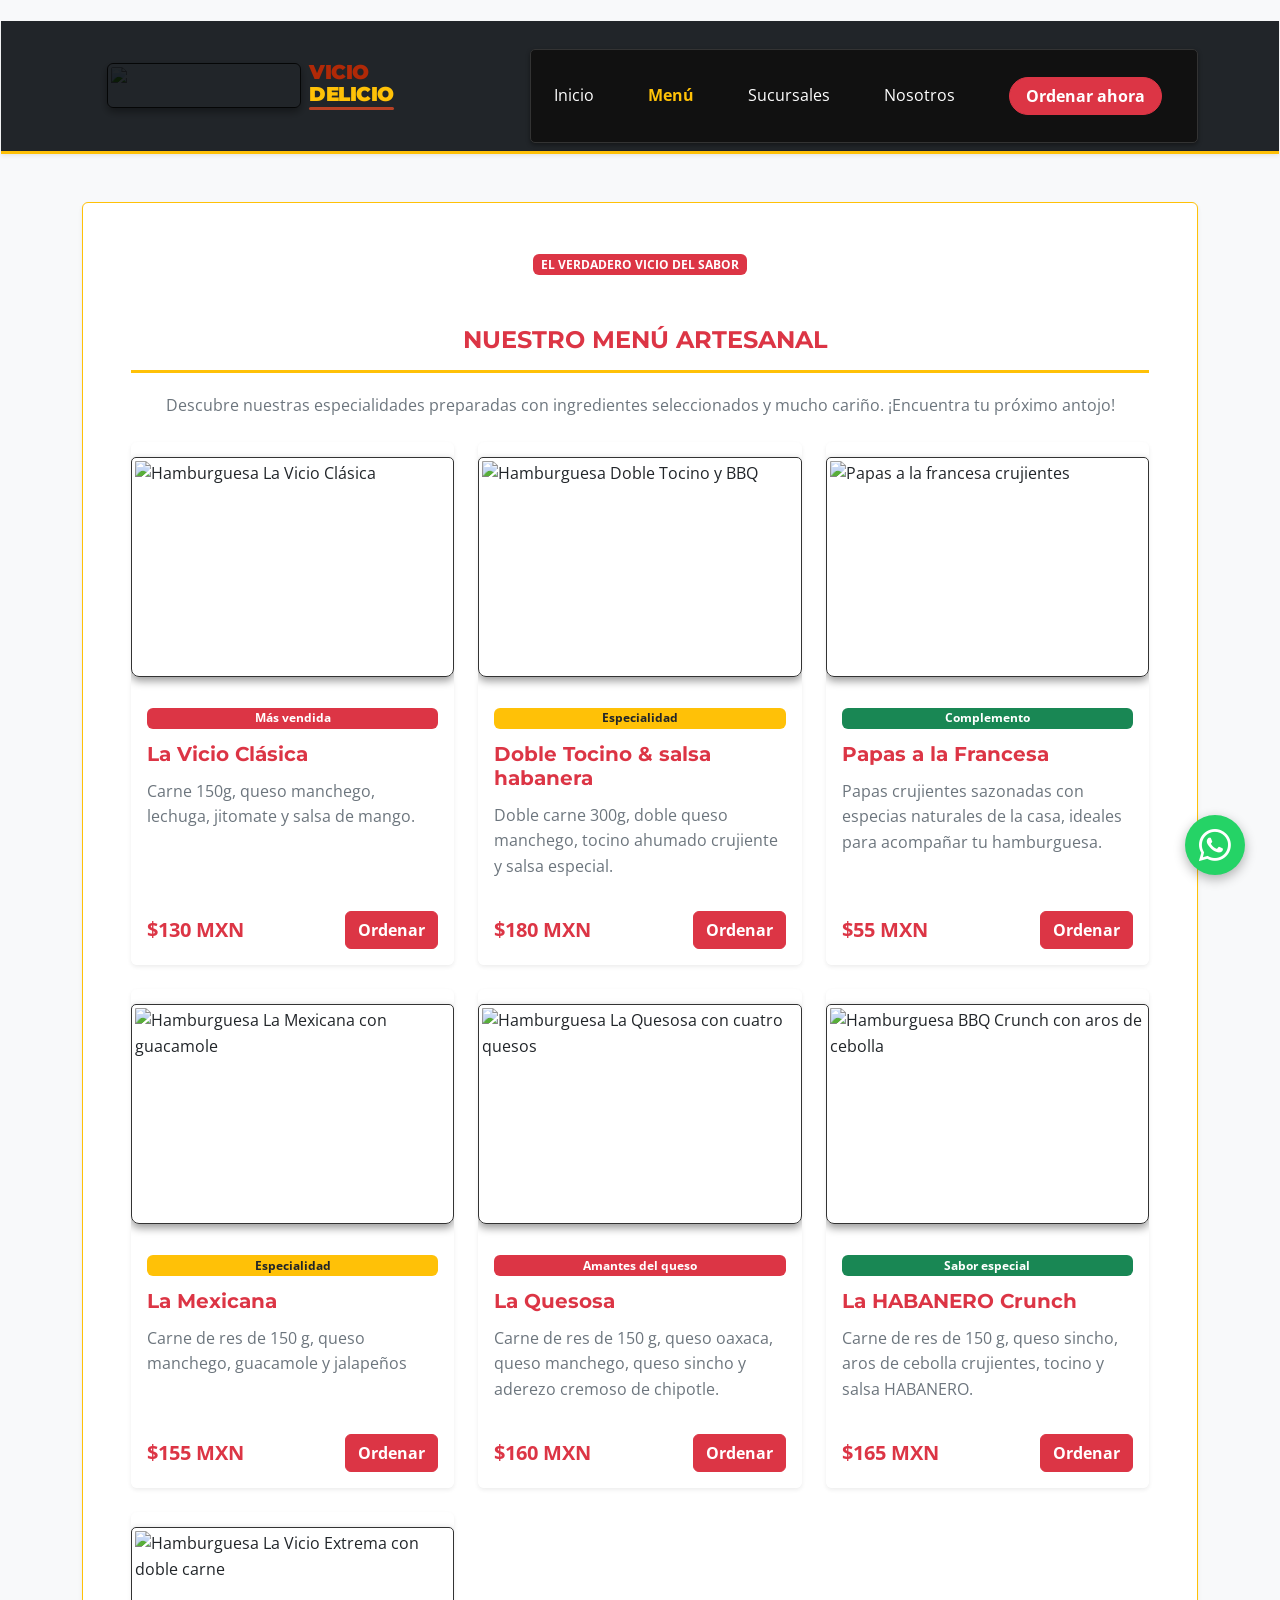
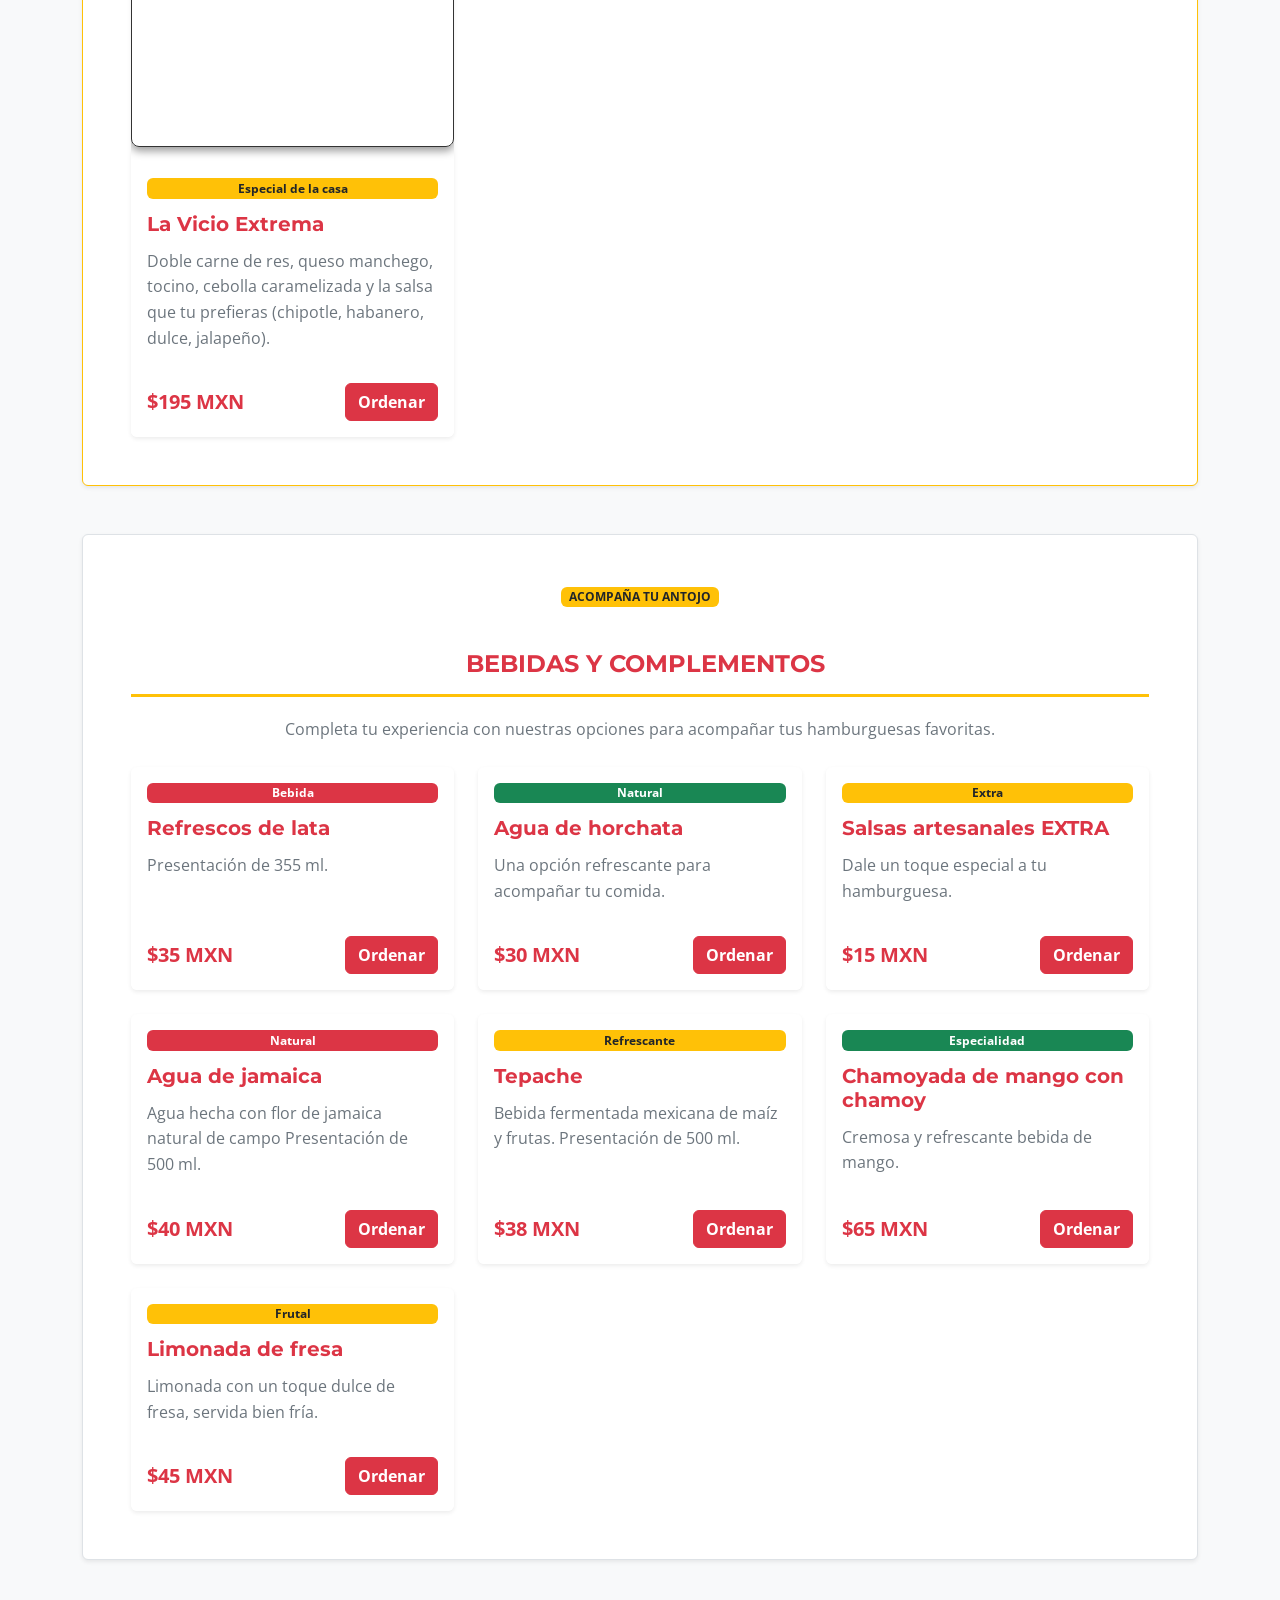
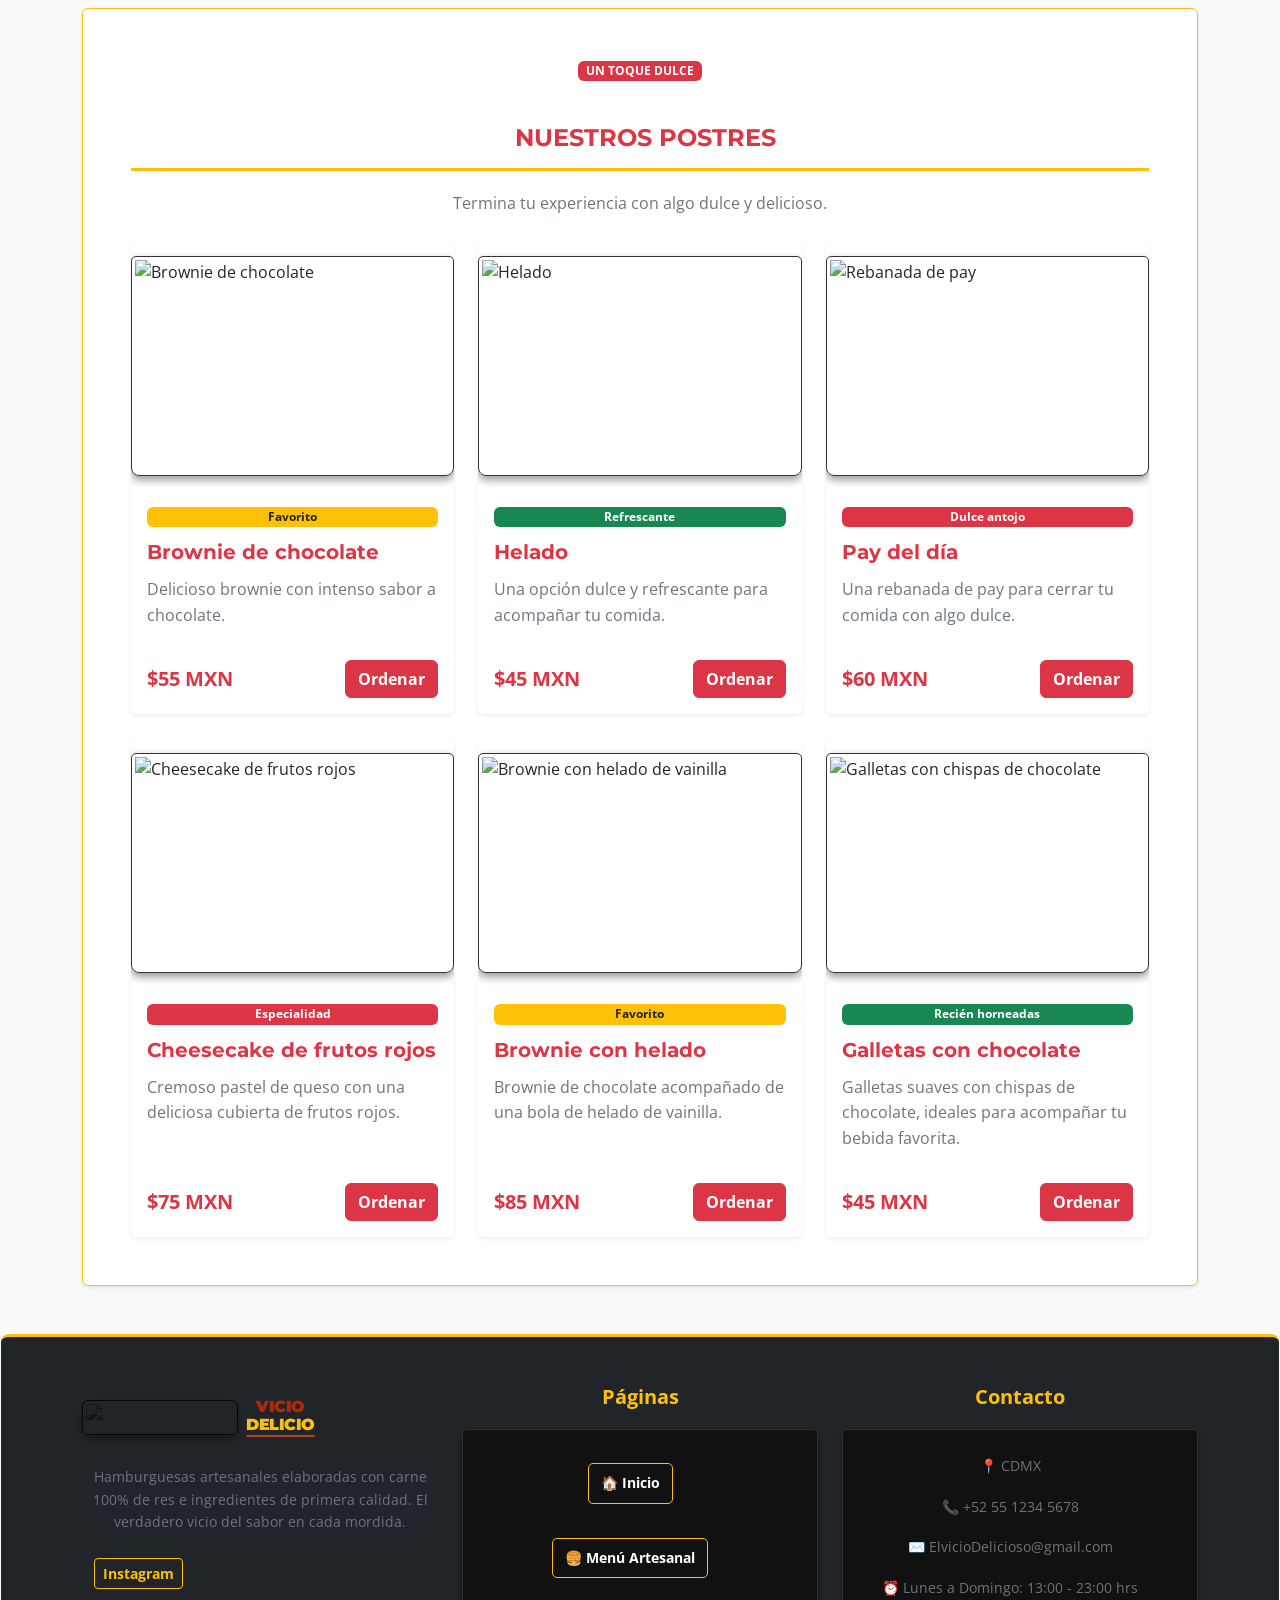
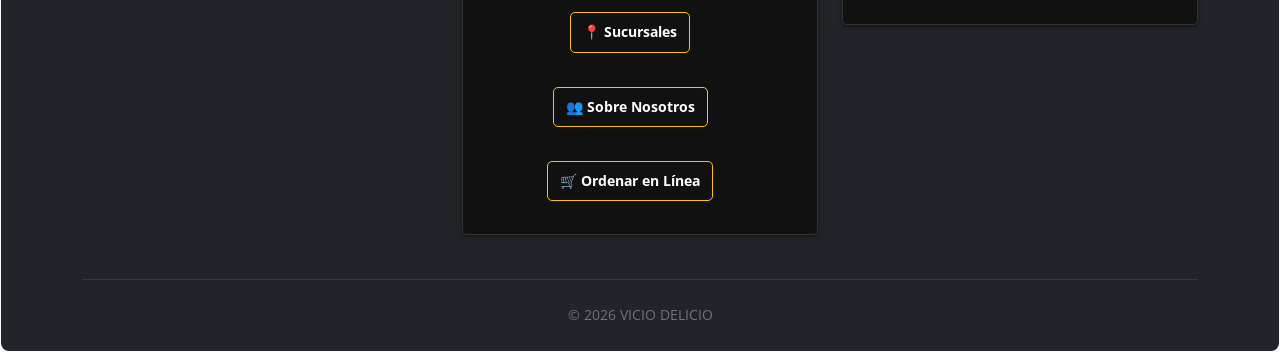
==== menu.html @ b78b5623 "Add files via upload" ====
<!DOCTYPE html>
<html lang="es">
<head>
    <meta charset="UTF-8">
    <meta name="viewport" content="width=device-width, initial-scale=1.0">
    <title>VICIO DELICIO | Hamburguesas Artesanales</title>

    <!-- Google Fonts -->
    <link rel="preconnect" href="https://fonts.googleapis.com">
    <link rel="preconnect" href="https://fonts.gstatic.com" crossorigin>
    <link href="https://fonts.googleapis.com/css2?family=Montserrat:wght@700;800;900&family=Open+Sans:wght@400;600&display=swap" rel="stylesheet">

    <!-- CDN CSS de Bootstrap 5 -->
    <link href="https://cdn.jsdelivr.net/npm/bootstrap@5.3.0/dist/css/bootstrap.min.css" rel="stylesheet">

    <!-- Estilos personalizados -->
    <link rel="stylesheet" href="syles.css">
    
    <style>
        /* Estilos personalizados para imitar la tipografía y diseño del logo */
        .logo-img {
            height: 45px;
            width: auto;
            mix-blend-mode: multiply;
            filter: contrast(120%);
        }

        .logo-text-container {
            font-family: 'Montserrat', sans-serif;
            font-weight: 900;
            line-height: 1.1;
            letter-spacing: -0.5px;
            display: inline-flex;
            flex-direction: column;
            text-decoration: none;
        }

        .logo-vicio {
            color: #b02907;
            font-size: 1.25rem;
            text-transform: uppercase;
        }

        .logo-delicio {
            color: #FFC107;
            font-size: 1.25rem;
            text-transform: uppercase;
        }

        .logo-line {
            height: 3px;
            background-color: #b84124;
            width: 100%;
            margin-top: 2px;
            border-radius: 2px;
        }

        body {
            font-family: 'Open Sans', sans-serif;
        }

        h1, h2, h3 {
            font-family: 'Montserrat', sans-serif;
        }

        .producto-img {
            width: 100%;
            height: 220px;
            object-fit: cover;
            display: block;
        }

        .card {
            transition: transform 0.3s ease, box-shadow 0.3s ease;
            overflow: hidden;
        }

        .card:hover {
            transform: translateY(-5px);
            box-shadow: 0 8px 20px rgba(0, 0, 0, 0.15) !important;
        }

        .producto-card .card-body {
            display: flex;
            flex-direction: column;
        }

        .producto-card .card-footer {
            margin-top: auto;
        }

        .titulo-seccion {
            border-bottom: 3px solid #ffc107;
            padding-bottom: 15px;
        }

        @media (max-width: 576px) {
            .producto-img {
                height: 200px;
            }
        }
    </style>

  <!-- CDN de Bootstrap Icons (Necesario para que aparezca el ícono de Whatsapp) -->
    <link rel="stylesheet" href="https://cdn.jsdelivr.net/npm/bootstrap-icons@1.10.5/font/bootstrap-icons.css">
</head>
<body class="bg-light">

    <!-- 1. NAVBAR DE BOOTSTRAP -->
    <nav class="navbar navbar-expand-lg navbar-dark bg-dark sticky-top border-bottom border-warning border-3 shadow-sm">
        <div class="container">
            <!-- LOGO E IMAGEN INTEGRADOS EN LA ESQUINA SUPERIOR IZQUIERDA -->
            <a class="navbar-brand d-flex align-items-center gap-2" href="INDEX.html">
                <img src="imagenes/logosinletras.jpg" alt="Logo Vicio Delicio" class="logo-img rounded">
                <div class="logo-text-container">
                    <span class="logo-vicio">VICIO</span>
                    <span class="logo-delicio">DELICIO</span>
                    <div class="logo-line"></div>
                </div>
            </a>
            
            <!-- Botón para Offcanvas en pantallas pequeñas / móviles -->
            <button class="navbar-toggler border-0" type="button" data-bs-toggle="offcanvas" data-bs-target="#offcanvasNavbar" aria-controls="offcanvasNavbar">
                <span class="navbar-toggler-icon"></span>
            </button>

            <!-- Menú normal en desktop -->
            <div class="collapse navbar-collapse d-none d-lg-flex" id="navbarNav">
                <ul class="navbar-nav ms-auto align-items-center gap-2">
                    <li class="nav-item">
                        <a class="nav-link text-white" href="INDEX.html">Inicio</a>
                    </li>
                    <li class="nav-item">
                        <a class="nav-link active fw-bold text-warning" href="menu.html">Menú</a>
                    </li>
                    <li class="nav-item">
                        <a class="nav-link text-white" href="sucursales.html">Sucursales</a>
                    </li>
                    <li class="nav-item">
                        <a class="nav-link text-white" href="nosotros.html">Nosotros</a>
                    </li>
                    <li class="nav-item ms-2">
                        <a class="btn btn-danger text-white fw-bold px-3 rounded-pill" href="ordena.html">Ordenar ahora</a>
                    </li>
                </ul>
            </div>
        </div>
    </nav>

    <!-- 3. OFFCANVAS (Menú lateral deslizable para móviles) -->
    <div class="offcanvas offcanvas-end bg-dark text-white" tabindex="-1" id="offcanvasNavbar" aria-labelledby="offcanvasNavbarLabel">
        <div class="offcanvas-header border-bottom border-secondary">
            <h5 class="offcanvas-title d-flex align-items-center gap-2 mb-0" id="offcanvasNavbarLabel">
                <img src="logonuevo_2.jpg" alt="Logo Vicio Delicio" class="logo-img rounded" style="height: 35px;">
                <div class="logo-text-container" style="font-size: 0.9rem;">
                    <span class="logo-vicio" style="font-size: 1rem;">VICIO</span>
                    <span class="logo-delicio" style="font-size: 1rem;">DELICIO</span>
                    <div class="logo-line" style="height: 2px;"></div>
                </div>
            </h5>
            <button type="button" class="btn-close btn-close-white" data-bs-dismiss="offcanvas" aria-label="Close"></button>
        </div>
        <div class="offcanvas-body">
            <ul class="navbar-nav justify-content-end flex-grow-1 pe-3 gap-3">
                <li class="nav-item">
                    <a class="nav-link active text-warning fw-bold fs-5" href="INDEX.html">🏠 Inicio</a>
                </li>
                <li class="nav-item">
                    <a class="nav-link text-white fs-5" href="menu.html">🍔 Menú</a>
                </li>
                <li class="nav-item">
                    <a class="nav-link text-white fs-5" href="sucursales.html">📍 Sucursales</a>
                </li>
                <li class="nav-item">
                    <a class="nav-link text-white fs-5" href="nosotros.html">👥 Nosotros</a>
                </li>
                <li class="nav-item mt-3">
                    <a class="btn btn-danger text-white fw-bold w-100 py-2 rounded-pill fs-5" href="ordena.html">🛒 Ordenar ahora</a>
                </li>
            </ul>
        </div>
    </div>

    <!-- CONTENIDO PRINCIPAL -->
    <main class="container my-5">

        <!-- ===================================== -->
        <!-- SECCIÓN 1: HAMBURGUESAS Y COMPLEMENTOS -->
        <!-- ===================================== -->
        <section class="bg-white text-dark p-4 p-md-5 rounded shadow-sm border border-warning mb-5">
            <div class="text-center mb-4">
                <span class="badge bg-danger mb-3">EL VERDADERO VICIO DEL SABOR</span>
                <h2 class="text-danger fw-bold titulo-seccion">
                    NUESTRO MENÚ ARTESANAL
                </h2>
                <p class="text-secondary mt-3">
                    Descubre nuestras especialidades preparadas con ingredientes
                    seleccionados y mucho cariño. ¡Encuentra tu próximo antojo!
                </p>
            </div>

            <div class="row g-4">
                <!-- HAMBURGUESA 1 -->
                <div class="col-12 col-md-6 col-lg-4">
                    <div class="card producto-card h-100 shadow-sm border-0">
                        <img src="imagenes/vicio-clásica.jpg" class="card-img-top producto-img" alt="Hamburguesa La Vicio Clásica" loading="lazy">
                        <div class="card-body">
                            <span class="badge bg-danger mb-2">Más vendida</span>
                            <h3 class="card-title h5 fw-bold text-danger">La Vicio Clásica</h3>
                            <p class="card-text text-secondary">
                                Carne 150g, queso manchego, lechuga, jitomate y salsa de mango.
                            </p>
                        </div>
                        <div class="card-footer bg-white border-0 p-3">
                            <div class="d-flex justify-content-between align-items-center gap-2">
                                <span class="fw-bold text-danger fs-5">$130 MXN</span>
                                <button onclick="agregarAlCarrito('La Vicio Clásica', 130)" class="btn btn-danger fw-bold">Ordenar</button>
                            </div>
                        </div>
                    </div>
                </div>

                <!-- HAMBURGUESA 2 -->
                <div class="col-12 col-md-6 col-lg-4">
                    <div class="card producto-card h-100 shadow-sm border-0">
                        <img src="imagenes/Imagen1.jpeg" class="card-img-top producto-img" alt="Hamburguesa Doble Tocino y BBQ" loading="lazy">
                        <div class="card-body">
                            <span class="badge bg-warning text-dark mb-2">Especialidad</span>
                            <h3 class="card-title h5 fw-bold text-danger">Doble Tocino &amp; salsa habanera</h3>
                            <p class="card-text text-secondary">
                                Doble carne 300g, doble queso manchego, tocino ahumado crujiente y salsa especial.
                            </p>
                        </div>
                        <div class="card-footer bg-white border-0 p-3">
                            <div class="d-flex justify-content-between align-items-center gap-2">
                                <span class="fw-bold text-danger fs-5">$180 MXN</span>
                                <button onclick="agregarAlCarrito('Doble Tocino & BBQ', 180)" class="btn btn-danger fw-bold">Ordenar</button>
                            </div>
                        </div>
                    </div>
                </div>

                <!-- COMPLEMENTO: PAPAS -->
                <div class="col-12 col-md-6 col-lg-4">
                    <div class="card producto-card h-100 shadow-sm border-0">
                        <img src="imagenes/papas-francesas.jpg" class="card-img-top producto-img" alt="Papas a la francesa crujientes" loading="lazy">
                        <div class="card-body">
                            <span class="badge bg-success mb-2">Complemento</span>
                            <h3 class="card-title h5 fw-bold text-danger">Papas a la Francesa</h3>
                            <p class="card-text text-secondary">
                                Papas crujientes sazonadas con especias naturales
                                de la casa, ideales para acompañar tu hamburguesa.
                            </p>
                        </div>
                        <div class="card-footer bg-white border-0 p-3">
                            <div class="d-flex justify-content-between align-items-center gap-2">
                                <span class="fw-bold text-danger fs-5">$55 MXN</span>
                                <button onclick="agregarAlCarrito('Papas a la Francesa', 55)" class="btn btn-danger fw-bold">Ordenar</button>
                            </div>
                        </div>
                    </div>
                </div>

                <!-- HAMBURGUESA 3 -->
                <div class="col-12 col-md-6 col-lg-4">
                    <div class="card producto-card h-100 shadow-sm border-0">
                        <img src="imagenes/la-mexicana.jpg" class="card-img-top producto-img" alt="Hamburguesa La Mexicana con guacamole" loading="lazy">
                        <div class="card-body">
                            <span class="badge bg-warning text-dark mb-2">Especialidad</span>
                            <h3 class="card-title h5 fw-bold text-danger">La Mexicana</h3>
                            <p class="card-text text-secondary">
                                Carne de res de 150 g, queso manchego, guacamole y 
                                jalapeños
                            </p>
                        </div>
                        <div class="card-footer bg-white border-0 p-3">
                            <div class="d-flex justify-content-between align-items-center gap-2">
                                <span class="fw-bold text-danger fs-5">$155 MXN</span>
                                <button onclick="agregarAlCarrito('La Mexicana', 155)" class="btn btn-danger fw-bold">Ordenar</button>
                            </div>
                        </div>
                    </div>
                </div>

                <!-- HAMBURGUESA 4 -->
                <div class="col-12 col-md-6 col-lg-4">
                    <div class="card producto-card h-100 shadow-sm border-0">
                        <img src="imagenes/la-quesosa.jpg" class="card-img-top producto-img" alt="Hamburguesa La Quesosa con cuatro quesos" loading="lazy">
                        <div class="card-body">
                            <span class="badge bg-danger mb-2">Amantes del queso</span>
                            <h3 class="card-title h5 fw-bold text-danger">La Quesosa</h3>
                            <p class="card-text text-secondary">
                                Carne de res de 150 g, queso oaxaca, queso manchego,
                                queso sincho y aderezo cremoso de chipotle.
                            </p>
                        </div>
                        <div class="card-footer bg-white border-0 p-3">
                            <div class="d-flex justify-content-between align-items-center gap-2">
                                <span class="fw-bold text-danger fs-5">$160 MXN</span>
                                <button onclick="agregarAlCarrito('La Quesosa', 160)" class="btn btn-danger fw-bold">Ordenar</button>
                            </div>
                        </div>
                    </div>
                </div>

                <!-- HAMBURGUESA 5 -->
                <div class="col-12 col-md-6 col-lg-4">
                    <div class="card producto-card h-100 shadow-sm border-0">
                        <img src="imagenes/bbq-crunch.jpg" class="card-img-top producto-img" alt="Hamburguesa BBQ Crunch con aros de cebolla" loading="lazy">
                        <div class="card-body">
                            <span class="badge bg-success mb-2">Sabor especial</span>
                            <h3 class="card-title h5 fw-bold text-danger">La HABANERO Crunch</h3>
                            <p class="card-text text-secondary">
                                Carne de res de 150 g, queso sincho, aros de
                                cebolla crujientes, tocino y salsa HABANERO.
                            </p>
                        </div>
                        <div class="card-footer bg-white border-0 p-3">
                            <div class="d-flex justify-content-between align-items-center gap-2">
                                <span class="fw-bold text-danger fs-5">$165 MXN</span>
                                <button onclick="agregarAlCarrito('La BBQ Crunch', 165)" class="btn btn-danger fw-bold">Ordenar</button>
                            </div>
                        </div>
                    </div>
                </div>

                <!-- HAMBURGUESA 6 -->
                <div class="col-12 col-md-6 col-lg-4">
                    <div class="card producto-card h-100 shadow-sm border-0">
                        <img src="imagenes/vicio-extrema.jpg" class="card-img-top producto-img" alt="Hamburguesa La Vicio Extrema con doble carne" loading="lazy">
                        <div class="card-body">
                            <span class="badge bg-warning text-dark mb-2">Especial de la casa</span>
                            <h3 class="card-title h5 fw-bold text-danger">La Vicio Extrema</h3>
                            <p class="card-text text-secondary">
                                Doble carne de res, queso manchego, tocino,
                                cebolla caramelizada y la salsa que tu prefieras (chipotle, habanero, dulce, jalapeño).
                            </p>
                        </div>
                        <div class="card-footer bg-white border-0 p-3">
                            <div class="d-flex justify-content-between align-items-center gap-2">
                                <span class="fw-bold text-danger fs-5">$195 MXN</span>
                                <button onclick="agregarAlCarrito('La Vicio Extrema', 195)" class="btn btn-danger fw-bold">Ordenar</button>
                            </div>
                        </div>
                    </div>
                </div>
            </div>
        </section>

        <!-- ===================================== -->
        <!-- SECCIÓN 2: BEBIDAS Y COMPLEMENTOS -->
        <!-- ===================================== -->
        <section class="bg-white text-dark p-4 p-md-5 rounded shadow-sm border mb-5">
            <div class="text-center mb-4">
                <span class="badge bg-warning text-dark mb-2">ACOMPAÑA TU ANTOJO</span>
                <h2 class="text-danger fw-bold titulo-seccion">
                    BEBIDAS Y COMPLEMENTOS
                </h2>
                <p class="text-secondary mt-3">
                    Completa tu experiencia con nuestras opciones para acompañar
                    tus hamburguesas favoritas.
                </p>
            </div>

            <div class="row g-4">
                <!-- BEBIDA 1 -->
                <div class="col-12 col-md-6 col-lg-4">
                    <div class="card producto-card h-100 shadow-sm border-0">
                        <div class="card-body">
                            <span class="badge bg-danger mb-2">Bebida</span>
                            <h3 class="card-title h5 fw-bold text-danger">Refrescos de lata</h3>
                            <p class="card-text text-secondary">Presentación de 355 ml.</p>
                        </div>
                        <div class="card-footer bg-white border-0 p-3">
                            <div class="d-flex justify-content-between align-items-center gap-2">
                                <span class="fw-bold text-danger fs-5">$35 MXN</span>
                                <button onclick="agregarAlCarrito('Refrescos de lata', 35)" class="btn btn-danger fw-bold">Ordenar</button>
                            </div>
                        </div>
                    </div>
                </div>

                <!-- BEBIDA 2 -->
                <div class="col-12 col-md-6 col-lg-4">
                    <div class="card producto-card h-100 shadow-sm border-0">
                        <div class="card-body">
                            <span class="badge bg-success mb-2">Natural</span>
                            <h3 class="card-title h5 fw-bold text-danger">Agua de horchata</h3>
                            <p class="card-text text-secondary">
                                Una opción refrescante para acompañar tu comida.
                            </p>
                        </div>
                        <div class="card-footer bg-white border-0 p-3">
                            <div class="d-flex justify-content-between align-items-center gap-2">
                                <span class="fw-bold text-danger fs-5">$30 MXN</span>
                                <button onclick="agregarAlCarrito('Agua de horchata', 30)" class="btn btn-danger fw-bold">Ordenar</button>
                            </div>
                        </div>
                    </div>
                </div>

                <!-- COMPLEMENTO 2 -->
                <div class="col-12 col-md-6 col-lg-4">
                    <div class="card producto-card h-100 shadow-sm border-0">
                        <div class="card-body">
                            <span class="badge bg-warning text-dark mb-2">Extra</span>
                            <h3 class="card-title h5 fw-bold text-danger">Salsas artesanales EXTRA</h3>
                            <p class="card-text text-secondary">
                                Dale un toque especial a tu hamburguesa.
                            </p>
                        </div>
                        <div class="card-footer bg-white border-0 p-3">
                            <div class="d-flex justify-content-between align-items-center gap-2">
                                <span class="fw-bold text-danger fs-5">$15 MXN</span>
                                <button onclick="agregarAlCarrito('Salsas artesanales', 15)" class="btn btn-danger fw-bold">Ordenar</button>
                            </div>
                        </div>
                    </div>
                </div>

                <!-- BEBIDA 3 -->
                <div class="col-12 col-md-6 col-lg-4">
                    <div class="card producto-card h-100 shadow-sm border-0">
                        <div class="card-body">
                            <span class="badge bg-danger mb-2">Natural</span>
                            <h3 class="card-title h5 fw-bold text-danger">Agua de jamaica</h3>
                            <p class="card-text text-secondary">
                                Agua hecha con flor de jamaica natural de campo
                                Presentación de 500 ml.
                            </p>
                        </div>
                        <div class="card-footer bg-white border-0 p-3">
                            <div class="d-flex justify-content-between align-items-center gap-2">
                                <span class="fw-bold text-danger fs-5">$40 MXN</span>
                                <button onclick="agregarAlCarrito('Agua de jamaica', 40)" class="btn btn-danger fw-bold">Ordenar</button>
                            </div>
                        </div>
                    </div>
                </div>

                <!-- BEBIDA 4 -->
                <div class="col-12 col-md-6 col-lg-4">
                    <div class="card producto-card h-100 shadow-sm border-0">
                        <div class="card-body">
                            <span class="badge bg-warning text-dark mb-2">Refrescante</span>
                            <h3 class="card-title h5 fw-bold text-danger">Tepache</h3>
                            <p class="card-text text-secondary">
                                 Bebida fermentada mexicana de maíz y frutas.
                                Presentación de 500 ml.
                            </p>
                        </div>
                        <div class="card-footer bg-white border-0 p-3">
                            <div class="d-flex justify-content-between align-items-center gap-2">
                                <span class="fw-bold text-danger fs-5">$38 MXN</span>
                                <button onclick="agregarAlCarrito('Tepache', 38)" class="btn btn-danger fw-bold">Ordenar</button>
                            </div>
                        </div>
                    </div>
                </div>

                <!-- BEBIDA 5 -->
                <div class="col-12 col-md-6 col-lg-4">
                    <div class="card producto-card h-100 shadow-sm border-0">
                        <div class="card-body">
                            <span class="badge bg-success mb-2">Especialidad</span>
                            <h3 class="card-title h5 fw-bold text-danger">Chamoyada de mango con chamoy</h3>
                            <p class="card-text text-secondary">
                                Cremosa y refrescante bebida de mango.
                            </p>
                        </div>
                        <div class="card-footer bg-white border-0 p-3">
                            <div class="d-flex justify-content-between align-items-center gap-2">
                                <span class="fw-bold text-danger fs-5">$65 MXN</span>
                                <button onclick="agregarAlCarrito('Chamoyada de mango con chamoy', 65)" class="btn btn-danger fw-bold">Ordenar</button>
                            </div>
                        </div>
                    </div>
                </div>

                <!-- BEBIDA 6 -->
                <div class="col-12 col-md-6 col-lg-4">
                    <div class="card producto-card h-100 shadow-sm border-0">
                        <div class="card-body">
                            <span class="badge bg-warning text-dark mb-2">Frutal</span>
                            <h3 class="card-title h5 fw-bold text-danger">Limonada de fresa</h3>
                            <p class="card-text text-secondary">
                                Limonada con un toque dulce de fresa,
                                servida bien fría.
                            </p>
                        </div>
                        <div class="card-footer bg-white border-0 p-3">
                            <div class="d-flex justify-content-between align-items-center gap-2">
                                <span class="fw-bold text-danger fs-5">$45 MXN</span>
                                <button onclick="agregarAlCarrito('Limonada de fresa', 45)" class="btn btn-danger fw-bold">Ordenar</button>
                            </div>
                        </div>
                    </div>
                </div>
            </div>
        </section>

        <!-- ===================================== -->
        <!-- SECCIÓN 3: POSTRES -->
        <!-- ===================================== -->
        <section class="bg-white text-dark p-4 p-md-5 rounded shadow-sm border border-warning mb-5">
            <div class="text-center mb-4">
                <span class="badge bg-danger mb-2">UN TOQUE DULCE</span>
                <h2 class="text-danger fw-bold titulo-seccion">
                    NUESTROS POSTRES
                </h2>
                <p class="text-secondary mt-3">
                    Termina tu experiencia con algo dulce y delicioso.
                </p>
            </div>

            <div class="row g-4">
                <!-- POSTRE 1 -->
                <div class="col-12 col-md-6 col-lg-4">
                    <div class="card producto-card h-100 shadow-sm border-0">
                        <img src="imagenes/brownie.jpg" class="card-img-top producto-img" alt="Brownie de chocolate" loading="lazy">
                        <div class="card-body">
                            <span class="badge bg-warning text-dark mb-2">Favorito</span>
                            <h3 class="card-title h5 fw-bold text-danger">Brownie de chocolate</h3>
                            <p class="card-text text-secondary">
                                Delicioso brownie con intenso sabor a chocolate.
                            </p>
                        </div>
                        <div class="card-footer bg-white border-0 p-3">
                            <div class="d-flex justify-content-between align-items-center gap-2">
                                <span class="fw-bold text-danger fs-5">$55 MXN</span>
                                <button onclick="agregarAlCarrito('Brownie de chocolate', 55)" class="btn btn-danger fw-bold">Ordenar</button>
                            </div>
                        </div>
                    </div>
                </div>

                <!-- POSTRE 2 -->
                <div class="col-12 col-md-6 col-lg-4">
                    <div class="card producto-card h-100 shadow-sm border-0">
                        <img src="imagenes/helado.jpg" class="card-img-top producto-img" alt="Helado" loading="lazy">
                        <div class="card-body">
                            <span class="badge bg-success mb-2">Refrescante</span>
                            <h3 class="card-title h5 fw-bold text-danger">Helado</h3>
                            <p class="card-text text-secondary">
                                Una opción dulce y refrescante para acompañar tu comida.
                            </p>
                        </div>
                        <div class="card-footer bg-white border-0 p-3">
                            <div class="d-flex justify-content-between align-items-center gap-2">
                                <span class="fw-bold text-danger fs-5">$45 MXN</span>
                                <button onclick="agregarAlCarrito('Helado', 45)" class="btn btn-danger fw-bold">Ordenar</button>
                            </div>
                        </div>
                    </div>
                </div>

                <!-- POSTRE 3 -->
                <div class="col-12 col-md-6 col-lg-4">
                    <div class="card producto-card h-100 shadow-sm border-0">
                        <img src="imagenes/pay.jpg" class="card-img-top producto-img" alt="Rebanada de pay" loading="lazy">
                        <div class="card-body">
                            <span class="badge bg-danger mb-2">Dulce antojo</span>
                            <h3 class="card-title h5 fw-bold text-danger">Pay del día</h3>
                            <p class="card-text text-secondary">
                                Una rebanada de pay para cerrar tu comida con algo dulce.
                            </p>
                        </div>
                        <div class="card-footer bg-white border-0 p-3">
                            <div class="d-flex justify-content-between align-items-center gap-2">
                                <span class="fw-bold text-danger fs-5">$60 MXN</span>
                                <button onclick="agregarAlCarrito('Pay del día', 60)" class="btn btn-danger fw-bold">Ordenar</button>
                            </div>
                        </div>
                    </div>
                </div>

                <!-- POSTRE 4 -->
                <div class="col-12 col-md-6 col-lg-4">
                    <div class="card producto-card h-100 shadow-sm border-0">
                        <img src="imagenes/cheesecake.jpg" class="card-img-top producto-img" alt="Cheesecake de frutos rojos" loading="lazy">
                        <div class="card-body">
                            <span class="badge bg-danger mb-2">Especialidad</span>
                            <h3 class="card-title h5 fw-bold text-danger">Cheesecake de frutos rojos</h3>
                            <p class="card-text text-secondary">
                                Cremoso pastel de queso con una deliciosa
                                cubierta de frutos rojos.
                            </p>
                        </div>
                        <div class="card-footer bg-white border-0 p-3">
                            <div class="d-flex justify-content-between align-items-center gap-2">
                                <span class="fw-bold text-danger fs-5">$75 MXN</span>
                                <button onclick="agregarAlCarrito('Cheesecake de frutos rojos', 75)" class="btn btn-danger fw-bold">Ordenar</button>
                            </div>
                        </div>
                    </div>
                </div>

                <!-- POSTRE 5 -->
                <div class="col-12 col-md-6 col-lg-4">
                    <div class="card producto-card h-100 shadow-sm border-0">
                        <img src="imagenes/brownie-helado.jpg" class="card-img-top producto-img" alt="Brownie con helado de vainilla" loading="lazy">
                        <div class="card-body">
                            <span class="badge bg-warning text-dark mb-2">Favorito</span>
                            <h3 class="card-title h5 fw-bold text-danger">Brownie con helado</h3>
                            <p class="card-text text-secondary">
                                Brownie de chocolate acompañado de una
                                bola de helado de vainilla.
                            </p>
                        </div>
                        <div class="card-footer bg-white border-0 p-3">
                            <div class="d-flex justify-content-between align-items-center gap-2">
                                <span class="fw-bold text-danger fs-5">$85 MXN</span>
                                <button onclick="agregarAlCarrito('Brownie con helado', 85)" class="btn btn-danger fw-bold">Ordenar</button>
                            </div>
                        </div>
                    </div>
                </div>

                <!-- POSTRE 6 -->
                <div class="col-12 col-md-6 col-lg-4">
                    <div class="card producto-card h-100 shadow-sm border-0">
                        <img src="imagenes/galletas.jpg" class="card-img-top producto-img" alt="Galletas con chispas de chocolate" loading="lazy">
                        <div class="card-body">
                            <span class="badge bg-success mb-2">Recién horneadas</span>
                            <h3 class="card-title h5 fw-bold text-danger">Galletas con chocolate</h3>
                            <p class="card-text text-secondary">
                                Galletas suaves con chispas de chocolate,
                                ideales para acompañar tu bebida favorita.
                            </p>
                        </div>
                        <div class="card-footer bg-white border-0 p-3">
                            <div class="d-flex justify-content-between align-items-center gap-2">
                                <span class="fw-bold text-danger fs-5">$45 MXN</span>
                                <button onclick="agregarAlCarrito('Galletas con chocolate', 45)" class="btn btn-danger fw-bold">Ordenar</button>
                            </div>
                        </div>
                    </div>
                </div>
            </div>
        </section>

    </main>

 <!-- 3. FOOTER EN 3 COLUMNAS EN TODAS LAS PÁGINAS -->
<footer class="bg-dark text-white pt-5 pb-4 border-top border-warning border-3">
    <div class="container">
        <div class="row g-4">
            <!-- Columna 1: Marca y Descripción -->
            <div class="col-md-4">
                <div class="d-flex align-items-center gap-2 mb-3">
                    <img src="imagenes/logosinletras.jpg" alt="Logo Vicio Delicio" class="logo-img rounded" style="height: 35px;">
                    <div class="logo-text-container" style="font-size: 0.9rem;">
                        <span class="logo-vicio" style="font-size: 1rem;">VICIO</span>
                        <span class="logo-delicio" style="font-size: 1rem;">DELICIO</span>
                        <div class="logo-line" style="height: 2px;"></div>
                    </div>
                </div>
                <p class="text-secondary small">
                    Hamburguesas artesanales elaboradas con carne 100% de res e ingredientes de primera calidad. El verdadero vicio del sabor en cada mordida.
                </p>
                <div class="d-flex gap-2 mt-3">
                    <a href="https://www.instagram.com" target="_blank" class="btn btn-outline-warning btn-sm fw-bold">Instagram</a>
                </div>
            </div>

            <!-- Columna 2: Enlaces Rápidos -->
            <div class="col-md-4">
                <h5 class="text-warning fw-bold mb-3">Páginas</h5>
                <ul class="list-unstyled d-flex flex-column gap-2 small">
                    <li><a href="INDEX.html" class="text-white text-decoration-none">🏠 Inicio</a></li>
                    <li><a href="menu.html" class="text-white text-decoration-none">🍔 Menú Artesanal</a></li>
                    <li><a href="sucursales.html" class="text-white text-decoration-none">📍 Sucursales</a></li>
                    <li><a href="nosotros.html" class="text-white text-decoration-none">👥 Sobre Nosotros</a></li>
                    <li><a href="ordena.html" class="text-white text-decoration-none">🛒 Ordenar en Línea</a></li>
                </ul>
            </div>

            <!-- Columna 3: Contacto -->
            <div class="col-md-4">
                <h5 class="text-warning fw-bold mb-3">Contacto</h5>
                <ul class="list-unstyled text-secondary small d-flex flex-column gap-2">
                    <li>📍 CDMX</li>
                    <li>📞 +52 55 1234 5678</li>
                    <li>✉️ ElvicioDelicioso@gmail.com</li>
                    <li>⏰ Lunes a Domingo: 13:00 - 23:00 hrs</li>
                </ul>
            </div>
        </div>

        <hr class="border-secondary my-4">
        <div class="text-center text-secondary small">
            <p class="m-0">&copy; 2026 VICIO DELICIO</p>
        </div>
    </div>
</footer>

    <!-- CDN Script JS de Bootstrap 5 -->
    <script src="https://cdn.jsdelivr.net/npm/bootstrap@5.3.0/dist/js/bootstrap.bundle.min.js"></script>
</body>
</html>
    <!-- CDN Script JS de Bootstrap 5 -->
    <script src="https://cdn.jsdelivr.net/npm/bootstrap@5.3.0/dist/js/bootstrap.bundle.min.js"></script>

    <!-- SCRIPT PARA GUARDAR PRODUCTOS EN EL CARRITO Y REDIRIGIR -->
    <script>
        function agregarAlCarrito(nombre, precio) {
            let carrito = JSON.parse(localStorage.getItem('carritoVicio')) || [];
            let productoExistente = carrito.find(p => p.nombre === nombre);

            if (productoExistente) {
                productoExistente.cantidad += 1;
            } else {
                carrito.push({ nombre: nombre, precio: precio, cantidad: 1 });
            }

            localStorage.setItem('carritoVicio', JSON.stringify(carrito));
            window.location.href = 'ordena.html';
        }
    </script>
<!-- ========================================== -->
<!-- BOTÓN FLOTANTE DE WHATSAPP - VICIO DELICIO -->
<!-- ========================================== -->
<a href="https://wa.me/5215545597864?text=Hola%2C%20me%20gustar%C3%ADa%20hacer%20una%20reservaci%C3%B3n%20y%20conocer%20sobre%20sus%20productos%20y%20servicios." 
   class="whatsapp-float" 
   target="_blank" 
   rel="noopener noreferrer"
   aria-label="Chatear por WhatsApp">
    <i class="bi bi-whatsapp"></i>
</a>

    <style>
    .whatsapp-float {
        position: fixed;
        bottom: 25px;
        right: 25px;
        background-color: #25d366;
        color: #ffffff;
        border-radius: 50%;
        text-align: center;
        font-size: 32px;
        width: 60px;
        height: 60px;
        z-index: 1050;
        display: flex;
        align-items: center;
        justify-content: center;
        box-shadow: 0 4px 12px rgba(0, 0, 0, 0.3);
        transition: all 0.3s ease;
        text-decoration: none;
    }
    
    .whatsapp-float:hover {
        background-color: #20ba5a;
        color: #ffffff;
        transform: scale(1.1);
        box-shadow: 0 6px 16px rgba(0, 0, 0, 0.4);
    }
    </style>

</body>
</html>
---- syles.css ----
/* 1. Estilo general de la página */
body {
font-family: 'Open Sans', sans-serif;
background-color: #000000;
color: #e6dada;
padding: 1px;
line-height: 1.6;
}

/* 2. Encabezado principal */
header {
color: #FFFFFF;
padding: 30px 25px;
margin-bottom: 30px;
text-align: center;
border: 2px solid #8B0000;
border-radius: 8px;
}

/* 3. Navegación */
nav {
margin-top: 20px;
padding: 10px;
}

nav a {
display: inline-block;
margin: 0 10px;
padding: 8px 15px;
}

/* 4. Títulos principales */
h1 {
font-family: 'Montserrat', sans-serif;
font-size: 2rem;
font-weight: 800;
margin: 0 0 15px 0;
padding: 5px 0;
}

h2 {
font-family: 'Montserrat', sans-serif;
font-size: 1.5rem;
color: #FFC107;
margin: 35px 0 20px 0;
padding: 0 0 8px 10px;
border-bottom: 2px solid hwb(45 3% 0%);
}

h3 {
font-family: 'Montserrat', sans-serif;
font-size: 1.2rem;
color: #FFC107;
margin: 20px 0 10px 0;
padding: 5px 0;
}

/* 5. Secciones principales */
section {
background-color: #ffffff;
margin: 30px 0;
padding: 25px;
border: 1px solid #333333;
border-radius: 8px;
}

/* 6. Banner principal / carrusel */
.banner,
.carousel {
margin: 0 0 30px 0;
padding: 0;
border: 3px solid #FFC107;
border-radius: 8px;
overflow: hidden;
}

/* 7. Frase memorable */
blockquote {
margin: 30px 0;
padding: 25px 30px;
background-color: #111111;
color: #FFC107;
¡
border-radius: 6px;
font-family: 'Montserrat', sans-serif;
font-weight: 700;
}

/* 8. Enlaces e imágenes */
a {
color: #FFC107;
font-weight: bold;
text-decoration: none;
margin-right: 10px;
}

a {
text-decoration: underline;
color: #FFFFFF;
}

img {
max-width: 100%;
height: auto;
margin: 15px 0;
padding: 3px;
border: 1px solid #333333;
border-radius: 8px;
box-shadow: 0 4px 8px rgba(0, 0, 0, 0.4);
}

/* 9. Listas */
ul {
background-color: #111111;
margin: 20px 0;
padding: 20px 20px 20px 40px;
border: 1px solid #333333;
border-radius: 5px;
box-shadow: 0 2px 4px rgba(0, 0, 0, 0.4);
}

li {
margin-bottom: 10px;
padding: 5px;
}

li {
margin-bottom: 0;
}

/* 10. Tarjetas del menú */
article {
background-color: #111111;
margin: 20px 0;
padding: 20px;
border: 1px solid #333333;
border-radius: 8px;
box-shadow: 0 2px 5px rgba(0, 0, 0, 0.4);
}

article h3 {
margin-top: 0;
}

/* 11. Estilos de la tabla */
table {
width: 100%;
border-collapse: collapse;
background-color: #111111;
margin: 25px 0;
border: 1px solid #333333;
border-radius: 6px;
overflow: hidden;
box-shadow: 0 2px 5px rgba(0, 0, 0, 0.4);
}

th,
td {
padding: 14px 15px;
margin: 0;
text-align: left;
border-bottom: 1px solid #333333;
}

th {
background-color: #8B0000;
color: #FFFFFF;
font-family: 'Montserrat', sans-serif;
text-transform: uppercase;
padding: 15px;
border-bottom: 3px solid #FFC107;
}

td {
padding: 13px 15px;
}

tr(even) {
background-color: #181818;
}

tr td {
border-bottom: none;
}

/* 12. Sucursales */
.sucursales {
margin: 30px 0;
padding: 25px;
background-color: #111111;
border: 2px solid #8B0000;
border-radius: 8px;
}

/* 13. Sobre nosotros */
.sobre-nosotros {
margin: 30px 0;
padding: 30px;
background-color: #111111;
border-top: 4px solid #FFC107;
border-bottom: 1px solid #333333;
border-radius: 8px;
}

/* 14. Pie de página */
footer {
background-color: #8B0000;
color: #FFFFFF;
margin-top: 40px;
padding: 30px 25px;
text-align: center;
border-top: 5px solid #FFC107;
border-radius: 8px;
}

footer a {
color: #FFFFFF;
display: inline-block;
margin: 8px 12px;
padding: 8px 12px;
border: 1px solid #FFC107;
border-radius: 5px;
}

footer a {
color: #FFC107;
text-decoration: none;
}
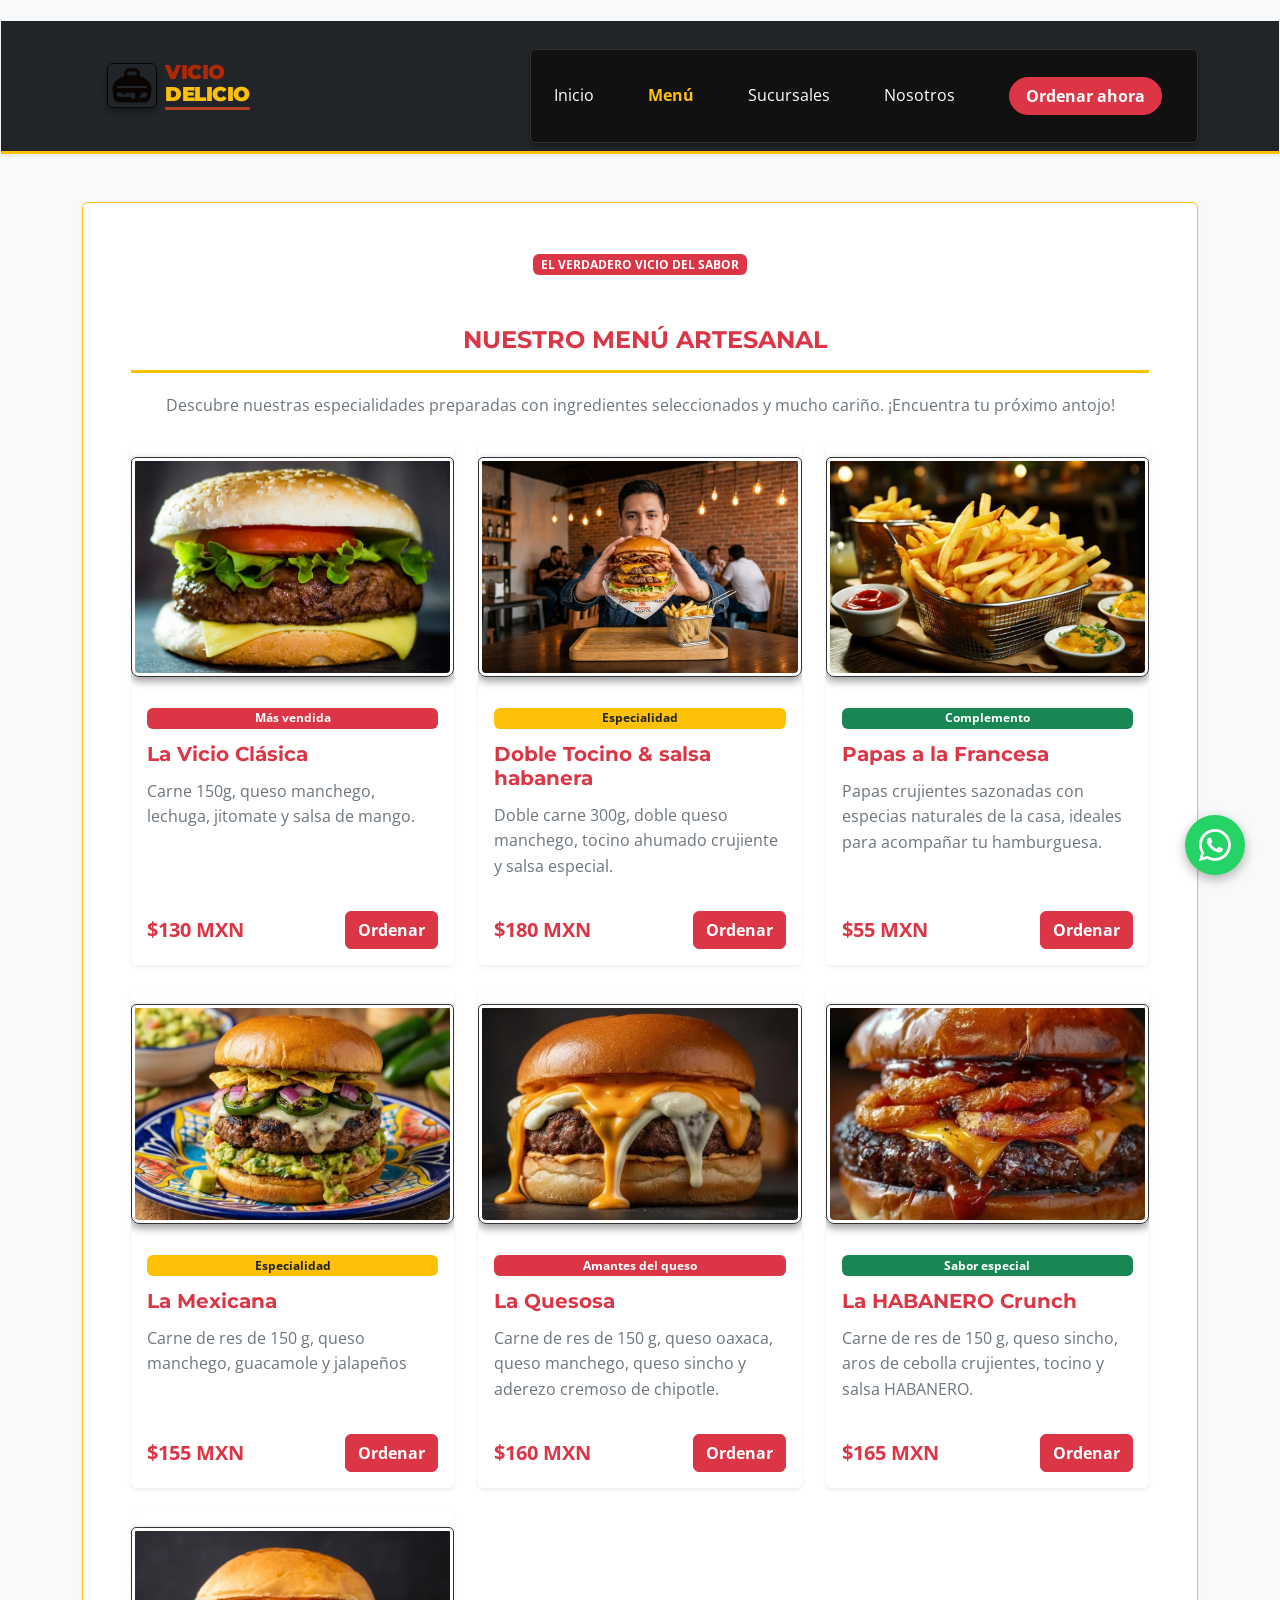
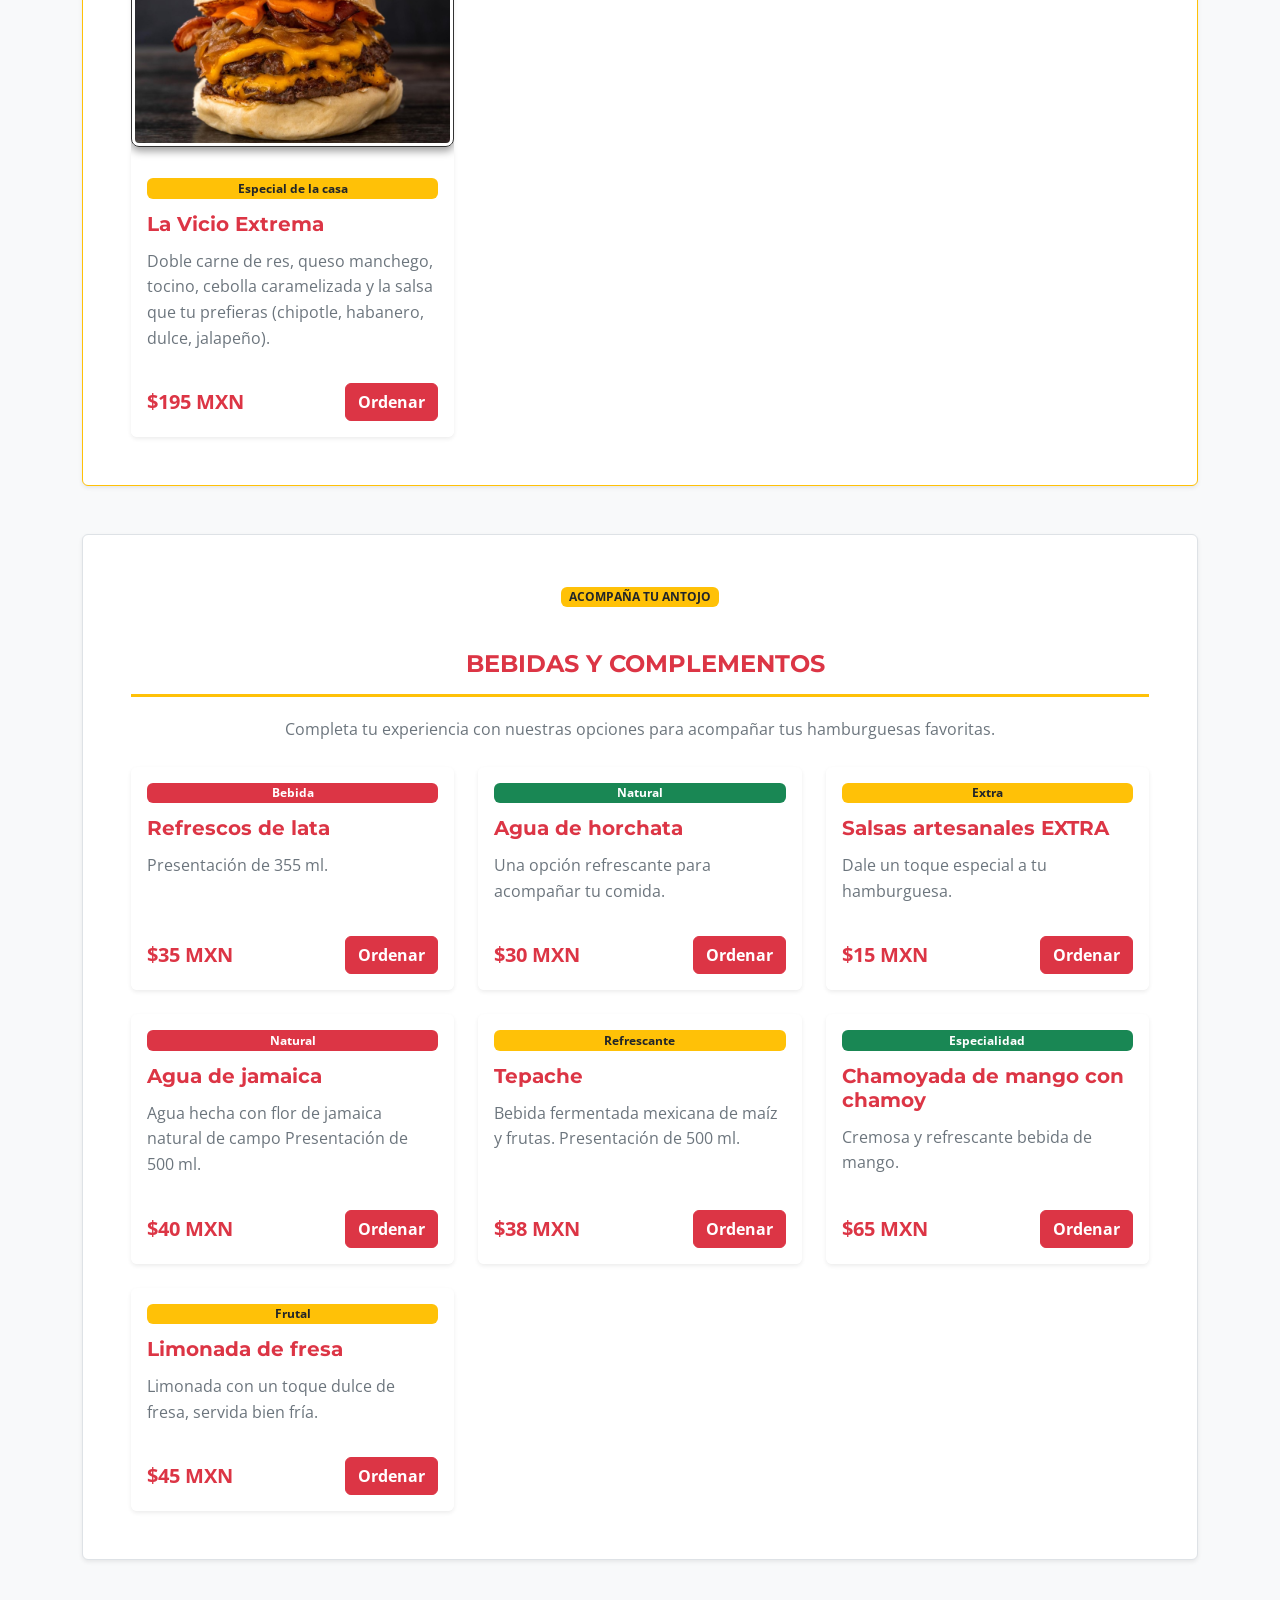
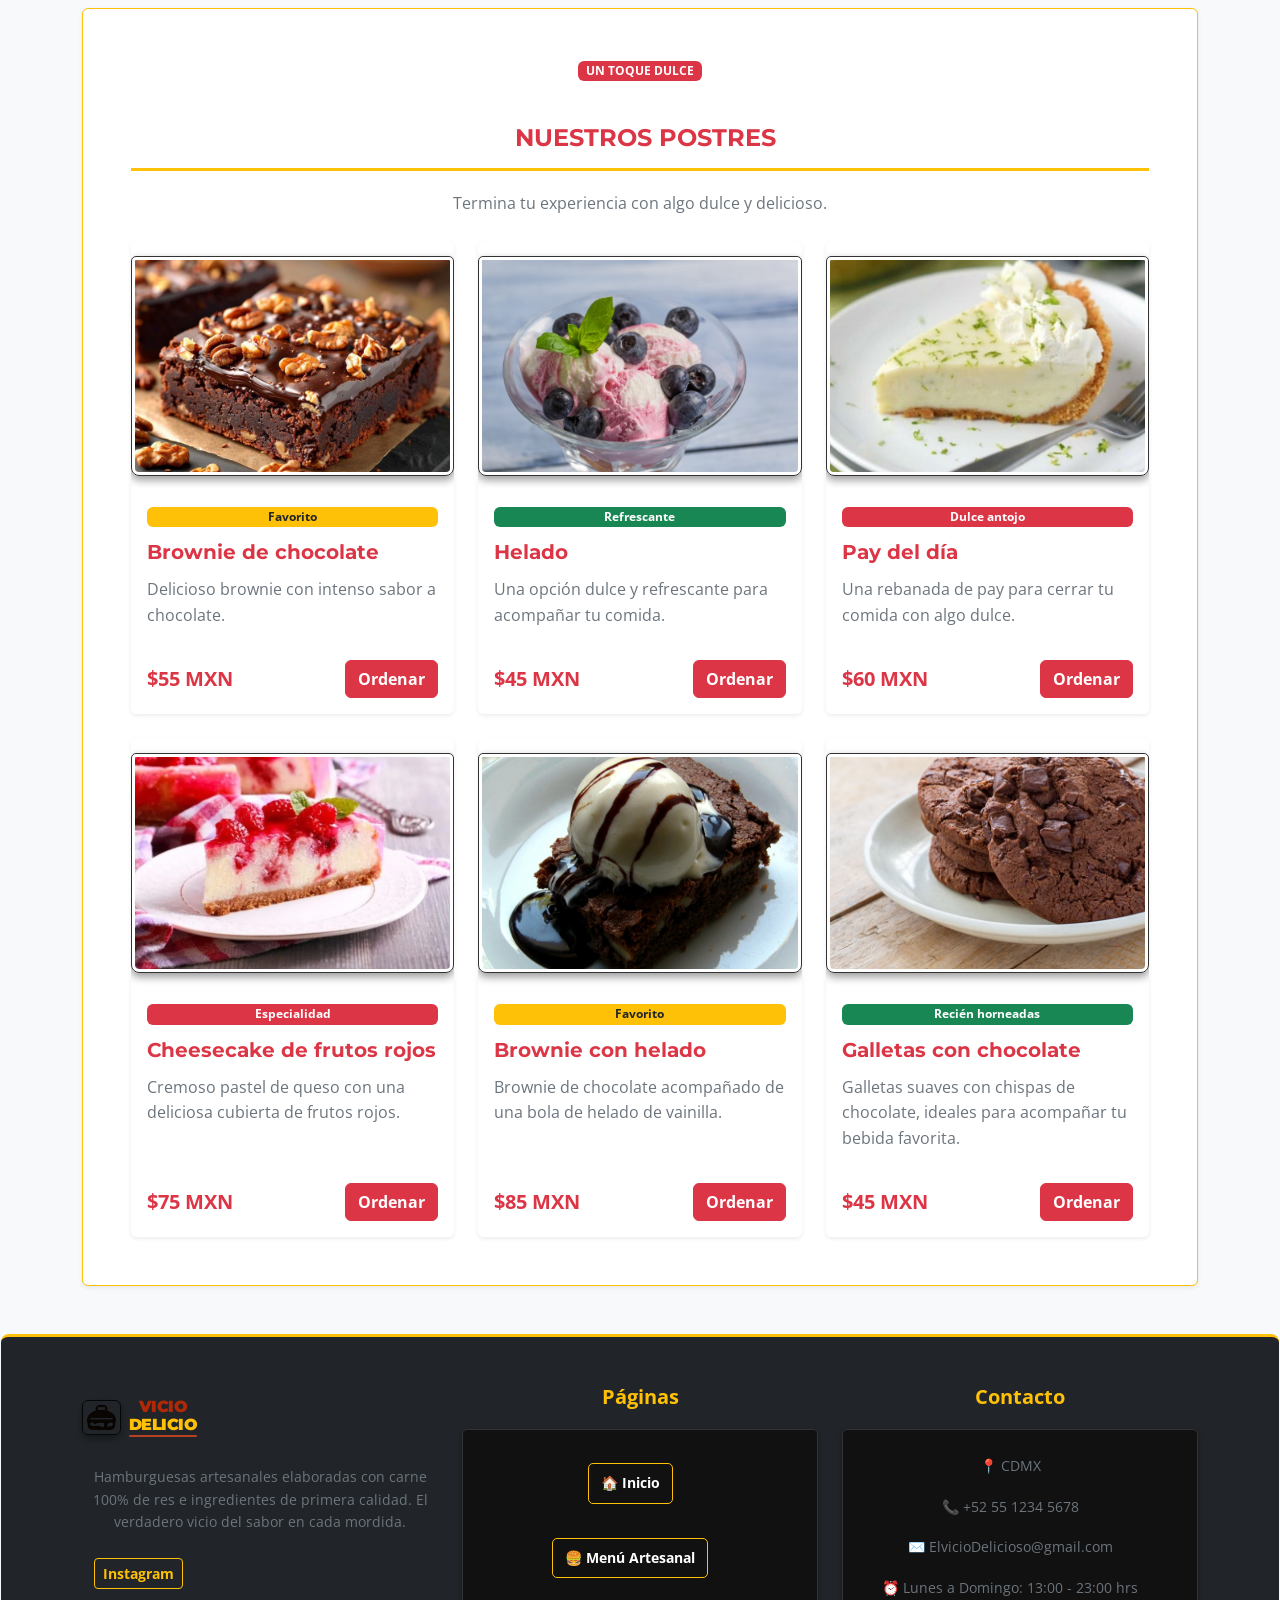
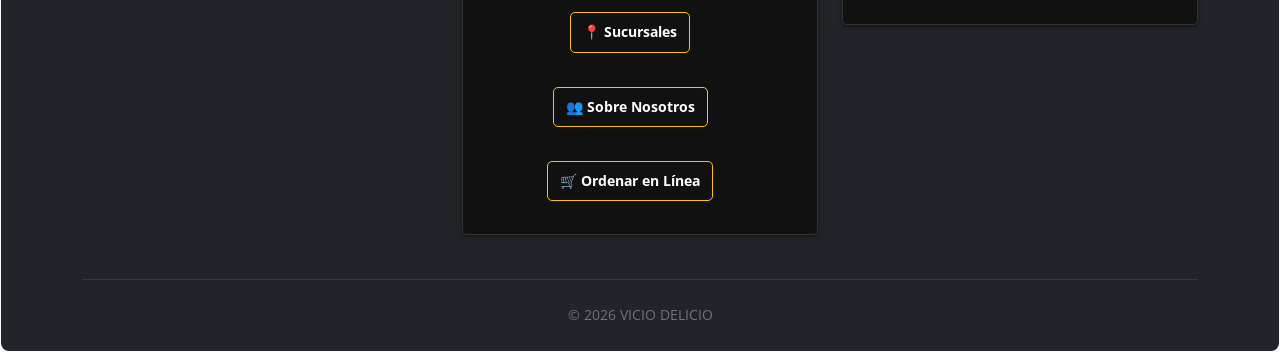
==== commit a01a0c4f: "Update menu.html" ====
--- a/menu.html
+++ b/menu.html
@@ -110,7 +110,7 @@
     <nav class="navbar navbar-expand-lg navbar-dark bg-dark sticky-top border-bottom border-warning border-3 shadow-sm">
         <div class="container">
             <!-- LOGO E IMAGEN INTEGRADOS EN LA ESQUINA SUPERIOR IZQUIERDA -->
-            <a class="navbar-brand d-flex align-items-center gap-2" href="INDEX.html">
+            <a class="navbar-brand d-flex align-items-center gap-2" href="index.html">
                 <img src="imagenes/logosinletras.jpg" alt="Logo Vicio Delicio" class="logo-img rounded">
                 <div class="logo-text-container">
                     <span class="logo-vicio">VICIO</span>
@@ -163,7 +163,7 @@
         <div class="offcanvas-body">
             <ul class="navbar-nav justify-content-end flex-grow-1 pe-3 gap-3">
                 <li class="nav-item">
-                    <a class="nav-link active text-warning fw-bold fs-5" href="INDEX.html">🏠 Inicio</a>
+                    <a class="nav-link active text-warning fw-bold fs-5" href="index.html">🏠 Inicio</a>
                 </li>
                 <li class="nav-item">
                     <a class="nav-link text-white fs-5" href="menu.html">🍔 Menú</a>
@@ -758,4 +758,4 @@
     </style>
 
 </body>
-</html>+</html>
